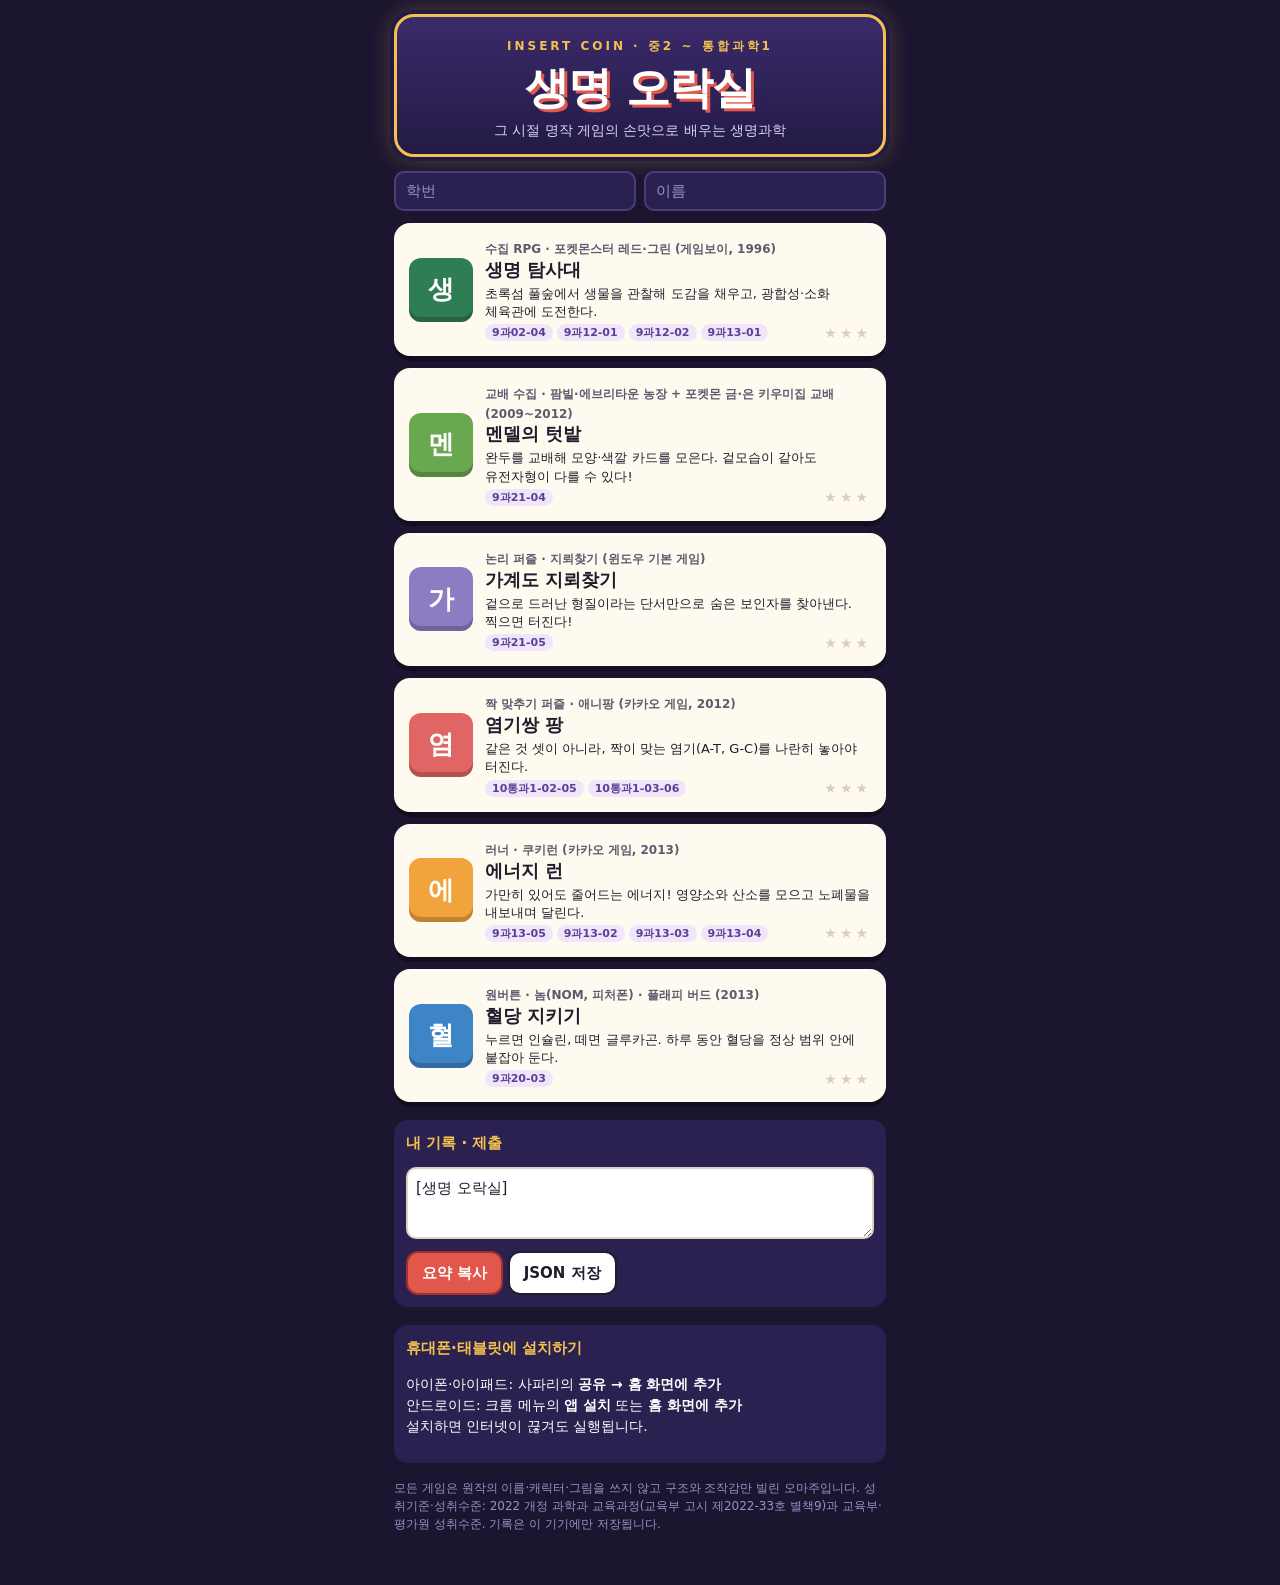
==== index.html @ 48b3c84a "생명 오락실: 오마주 생명과학 미니게임 모음 초판 - 허브: 게임 선택, 학번·이름, 전체 기록 요약·JSON 제출, PWA 설치·오프라인 - 생명 탐사대(포켓몬 레드·그린 구조)" ====
<!doctype html>
<html lang="ko">
<head>
  <meta charset="utf-8">
  <meta name="viewport" content="width=device-width, initial-scale=1, viewport-fit=cover">
  <title>생명 오락실</title>
  <meta name="description" content="2000년대 피처폰·스마트폰·PC 명작을 오마주한 중2~통합과학1 생명과학 미니게임 모음">
  <meta name="theme-color" content="#1b1530">
  <meta name="apple-mobile-web-app-capable" content="yes">
  <meta name="apple-mobile-web-app-title" content="생명 오락실">
  <link rel="manifest" href="manifest.webmanifest">
  <link rel="icon" href="icons/icon-192.png">
  <link rel="apple-touch-icon" href="icons/icon-180.png">
  <link rel="stylesheet" href="shared/arcade.css">
  <style>
    body { display: block; }
    .hub { max-width: 520px; margin: 0 auto; padding: max(14px, env(safe-area-inset-top)) 14px 40px; color: #fff; }
    .marquee { text-align: center; padding: 18px 10px 14px; border-radius: 20px; background: linear-gradient(180deg, #3b2a6b, #231a45); border: 3px solid #f2c14e; box-shadow: 0 0 0 4px #231a45, 0 0 24px rgba(242, 193, 78, .35); }
    .marquee small { letter-spacing: .25em; color: #f2c14e; font-weight: 800; font-size: 12px; }
    .marquee h1 { margin: 4px 0 4px; font-size: clamp(32px, 10vw, 44px); letter-spacing: -.02em; text-shadow: 3px 3px 0 #e2574c; }
    .marquee p { margin: 0; color: #d9d1f2; font-size: 14px; }
    .who { display: flex; gap: 8px; margin: 14px 0 6px; }
    .who input { flex: 1; min-width: 0; font: inherit; font-size: 15px; padding: 9px 10px; border-radius: 10px; border: 2px solid #4a3d7a; background: #2b2150; color: #fff; }
    .who input::placeholder { color: #9b90c4; }
    .cabinets { display: grid; gap: 12px; margin-top: 12px; }
    .cab { display: grid; grid-template-columns: 64px 1fr; gap: 12px; align-items: center; text-decoration: none; color: var(--ink); background: var(--panel); border-radius: 16px; padding: 12px; box-shadow: 0 5px 0 rgba(0, 0, 0, .35); border: 3px solid transparent; }
    .cab:hover, .cab:focus-visible { border-color: #f2c14e; outline: none; }
    .cab .screen { width: 64px; height: 64px; border-radius: 12px; display: grid; place-items: center; color: #fff; font-weight: 900; font-size: 26px; box-shadow: inset 0 -5px 0 rgba(0, 0, 0, .2); }
    .cab h2 { margin: 0; font-size: 18px; }
    .cab .hom { font-size: 12px; color: var(--ink-2); font-weight: 700; }
    .cab .pitch { font-size: 13px; margin: 3px 0; line-height: 1.4; word-break: keep-all; }
    .cab .meta { display: flex; flex-wrap: wrap; gap: 4px; align-items: center; font-size: 11px; }
    .cab .meta .code { background: #efe6fb; color: #5b3f94; border-radius: 999px; padding: 1px 7px; font-weight: 700; }
    .cab .meta .stars { font-size: 14px; margin-left: auto; }
    .panel-dark { margin-top: 18px; background: #2b2150; border-radius: 14px; padding: 12px; font-size: 14px; line-height: 1.5; }
    .panel-dark h3 { margin: 0 0 6px; font-size: 15px; color: #f2c14e; }
    .panel-dark textarea { background: #fff; }
    .panel-dark .btn { margin-top: 6px; }
    .foot { color: #9b90c4; font-size: 12px; margin-top: 16px; line-height: 1.5; }
  </style>
</head>
<body>
  <main class="hub">
    <header class="marquee">
      <small>INSERT COIN · 중2 ~ 통합과학1</small>
      <h1>생명 오락실</h1>
      <p>그 시절 명작 게임의 손맛으로 배우는 생명과학</p>
    </header>

    <div class="who">
      <input id="sid" placeholder="학번" maxlength="12" autocomplete="off" aria-label="학번">
      <input id="sname" placeholder="이름" maxlength="20" autocomplete="off" aria-label="이름">
    </div>

    <nav class="cabinets" id="cabinets" aria-label="게임 목록"></nav>

    <section class="panel-dark">
      <h3>내 기록 · 제출</h3>
      <textarea id="summary" readonly aria-label="기록 요약"></textarea>
      <button class="btn primary" id="copy">요약 복사</button>
      <button class="btn" id="dl">JSON 저장</button>
      <span id="msg"></span>
    </section>

    <section class="panel-dark">
      <h3>휴대폰·태블릿에 설치하기</h3>
      <p>아이폰·아이패드: 사파리의 <b>공유 → 홈 화면에 추가</b><br>안드로이드: 크롬 메뉴의 <b>앱 설치</b> 또는 <b>홈 화면에 추가</b><br>설치하면 인터넷이 끊겨도 실행됩니다.</p>
    </section>

    <p class="foot">모든 게임은 원작의 이름·캐릭터·그림을 쓰지 않고 구조와 조작감만 빌린 오마주입니다. 성취기준·성취수준: 2022 개정 과학과 교육과정(교육부 고시 제2022-33호 별책9)과 교육부·평가원 성취수준. 기록은 이 기기에만 저장됩니다.</p>
  </main>

  <script src="shared/standards.js"></script>
  <script src="shared/arcade.js"></script>
  <script>
    (function () {
      const A = window.Arcade, $ = id => document.getElementById(id);
      const box = $('cabinets');
      box.innerHTML = A.GAMES.map(g => `<a class="cab" href="${g.path}">
        <div class="screen" style="background:${g.color}">${g.title[0]}</div>
        <div><span class="hom">${g.genre} · ${g.homage}</span><h2>${g.title}</h2>
          <p class="pitch">${g.pitch}</p>
          <div class="meta">${g.standards.map(c => `<span class="code">${c}</span>`).join('')}${A.stars(A.best(g.id))}</div></div></a>`).join('');

      const st = A.student();
      $('sid').value = st.id || ''; $('sname').value = st.name || '';
      const sync = () => { A.setStudent({ id: $('sid').value.trim(), name: $('sname').value.trim() }); render(); };
      $('sid').oninput = sync; $('sname').oninput = sync;

      function summary() {
        const d = A.data(), s = d.student || {};
        const lines = [`[생명 오락실] ${s.id || ''} ${s.name || ''}`.trim()];
        A.GAMES.forEach(g => {
          if (g.id === 'quest') { const b = A.best('quest'); if (b) lines.push(`${g.title}: 체육관 평균 ★${b} (세부 기록은 게임 안 메뉴)`); return; }
          const r = d.games[g.id]; if (!r) return;
          const last = r.plays[r.plays.length - 1];
          lines.push(`${g.title} [${g.standards[0]}]: 최고 ★${r.best}, ${r.plays.length}판${last.reflection ? ` / 설명: ${last.reflection}` : ''}`);
        });
        return lines.join('\n');
      }
      function render() { $('summary').value = summary(); }
      render();
      $('copy').onclick = async () => { try { await navigator.clipboard.writeText(summary()); $('msg').textContent = ' 복사했습니다.'; } catch { $('msg').textContent = ' 글상자를 길게 눌러 복사하세요.'; } };
      $('dl').onclick = () => {
        let quest = null; try { quest = JSON.parse(localStorage.getItem('bioQuest.v1')); } catch {}
        const blob = new Blob([JSON.stringify({ app: 'bio-arcade', exportedAt: new Date().toISOString(), ...A.data(), quest }, null, 2)], { type: 'application/json' });
        const a = document.createElement('a'); a.href = URL.createObjectURL(blob); a.download = `생명오락실_${A.student().id || 'noid'}.json`; a.click();
        setTimeout(() => URL.revokeObjectURL(a.href), 1000);
      };
      if ('serviceWorker' in navigator && location.protocol === 'https:') navigator.serviceWorker.register('sw.js').catch(() => {});
    })();
  </script>
</body>
</html>
---- shared/arcade.css ----
/* 생명 오락실 미니게임 공통 스타일 (세로 휴대폰 화면 기준) */
:root {
  --bg: #1b1530; --panel: #fffaf0; --ink: #1f1d2b; --ink-2: #5d5a6d; --line: #ddd3bd;
  --accent: #e2574c; --accent-ink: #fff; --ok: #1f8a4c; --bad: #c0392b; --gold: #e0a412;
  color-scheme: light;
}
* { box-sizing: border-box; -webkit-tap-highlight-color: transparent; }
html, body { margin: 0; height: 100%; }
body {
  background: var(--bg); color: var(--ink);
  font-family: "Pretendard", "Apple SD Gothic Neo", "Malgun Gothic", "Noto Sans KR", system-ui, sans-serif;
  display: flex; flex-direction: column; align-items: center;
  overscroll-behavior: none; touch-action: manipulation; -webkit-user-select: none; user-select: none;
}
button, a.btn { font: inherit; cursor: pointer; }
.bar {
  width: 100%; max-width: 480px; display: flex; align-items: center; gap: 10px;
  padding: max(8px, env(safe-area-inset-top)) 12px 8px; color: #fff;
}
.bar a { color: #fff; text-decoration: none; font-weight: 800; font-size: 15px; background: rgba(255, 255, 255, .12); padding: 5px 10px; border-radius: 8px; }
.bar b { flex: 1; font-size: 16px; }
.bar .hud { display: flex; gap: 8px; font-size: 13px; }
.bar .hud span { background: rgba(255, 255, 255, .14); padding: 3px 8px; border-radius: 999px; }
#stage { position: relative; width: 100%; max-width: 480px; flex: 1; display: flex; flex-direction: column; padding: 0 10px max(10px, env(safe-area-inset-bottom)); }
canvas.game { width: 100%; display: block; border-radius: 14px; background: #fff; touch-action: none; }

.overlay { position: fixed; inset: 0; background: rgba(12, 8, 24, .72); display: grid; place-items: center; padding: 14px; z-index: 20; overflow: auto; }
.overlay[hidden] { display: none; }
.card { background: var(--panel); border-radius: 18px; padding: 18px 16px; width: 100%; max-width: 440px; max-height: 92vh; overflow: auto; box-shadow: 0 6px 0 rgba(0, 0, 0, .35); word-break: keep-all; line-height: 1.5; }
.card h2 { margin: 2px 0 6px; font-size: 24px; }
.card p { margin: 6px 0; font-size: 15px; }
.homage { font-size: 12px !important; color: var(--ink-2); font-weight: 700; }
.rules { padding-left: 18px; margin: 8px 0; font-size: 14px; }
.rules li { margin-bottom: 4px; }
.best { font-size: 13px !important; color: var(--ink-2); }
.btn { display: inline-block; border: 2px solid var(--ink); background: #fff; color: var(--ink); border-radius: 12px; padding: 9px 14px; font-weight: 800; font-size: 15px; text-align: center; text-decoration: none; }
.btn.primary { background: var(--accent); color: var(--accent-ink); border-color: #9e3129; }
.btn.big { width: 100%; font-size: 18px; padding: 12px; margin-top: 6px; }
.btn:disabled { opacity: .55; cursor: default; }
.btn.right { border-color: var(--ok); background: #e5f5ea; }
.btn.wrong { border-color: var(--bad); background: #fbe6e3; }
.btn:focus-visible { outline: 3px solid var(--gold); outline-offset: 2px; }
.row { display: flex; gap: 8px; margin-top: 12px; }
.row .btn { flex: 1; }
.stars { color: var(--gold); letter-spacing: 3px; }
.stars .off { color: #d9d0bb; }
.big-stars { font-size: 34px; text-align: center; margin: 4px 0 !important; }
.quiz { background: #f3ecdc; border-radius: 12px; padding: 10px; margin-top: 10px; }
.quiz-opts { display: grid; gap: 6px; }
.quiz-fb { font-size: 14px !important; }
.refl { display: block; margin-top: 10px; font-size: 14px; }
textarea { width: 100%; min-height: 72px; margin-top: 6px; font: inherit; font-size: 15px; border: 2px solid var(--line); border-radius: 10px; padding: 8px; background: #fff; color: var(--ink); -webkit-user-select: text; user-select: text; }

details.std { margin: 10px 0; background: #f3ecdc; border-radius: 12px; padding: 8px 10px; font-size: 13px; }
details.std summary { cursor: pointer; font-weight: 700; }
.std .code { color: #6b4fa0; }
.std .lv { background: #fff; border-radius: 999px; padding: 1px 7px; font-size: 12px; }
.std-item { margin-top: 8px; }
.levels { margin: 4px 0 0; padding-left: 18px; }
.levels li { margin-bottom: 3px; list-style: none; }
.levels b { display: inline-block; width: 16px; color: #6b4fa0; }
.note { font-size: 12px !important; color: var(--ink-2); }

.toast { position: absolute; left: 50%; top: 12px; transform: translateX(-50%); background: rgba(20, 16, 36, .88); color: #fff; padding: 6px 12px; border-radius: 999px; font-size: 14px; font-weight: 700; pointer-events: none; opacity: 0; transition: opacity .2s; white-space: nowrap; max-width: 92%; overflow: hidden; text-overflow: ellipsis; z-index: 5; }
.toast.on { opacity: 1; }
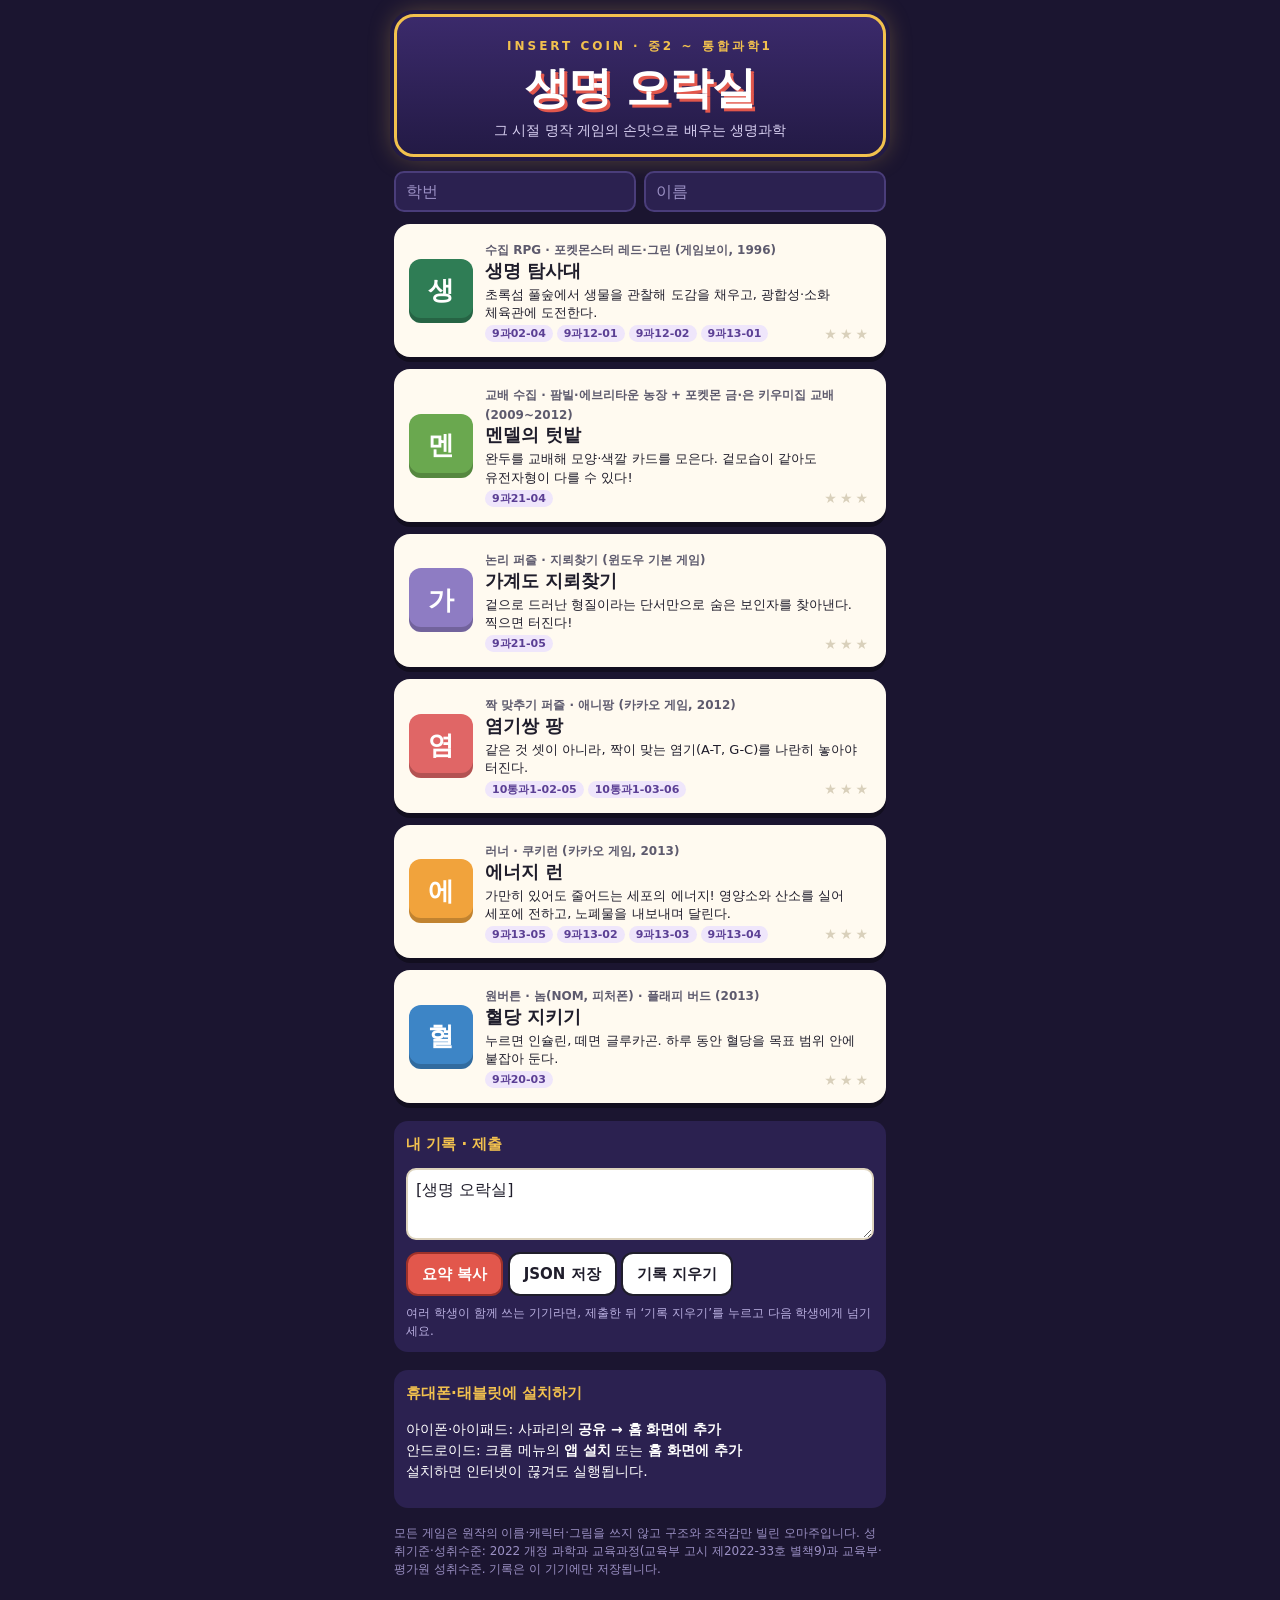
==== commit 286e2297: "허브·공통: 공용 기기 기록 분리, 요약·토스트·오프라인 캐시 수정과 문서 정리 - 공용 기기에서 학생이 바뀌면 앞 학생 기록이 새 이름으로 제출되던 문제: 기록 지우기 버튼과, " ====
--- a/index.html
+++ b/index.html
@@ -4,7 +4,7 @@
   <meta charset="utf-8">
   <meta name="viewport" content="width=device-width, initial-scale=1, viewport-fit=cover">
   <title>생명 오락실</title>
-  <meta name="description" content="2000년대 피처폰·스마트폰·PC 명작을 오마주한 중2~통합과학1 생명과학 미니게임 모음">
+  <meta name="description" content="1990~2010년대 게임기·PC·휴대폰 명작을 오마주한 중2~통합과학1 생명과학 미니게임 모음">
   <meta name="theme-color" content="#1b1530">
   <meta name="apple-mobile-web-app-capable" content="yes">
   <meta name="apple-mobile-web-app-title" content="생명 오락실">
@@ -20,7 +20,7 @@
     .marquee h1 { margin: 4px 0 4px; font-size: clamp(32px, 10vw, 44px); letter-spacing: -.02em; text-shadow: 3px 3px 0 #e2574c; }
     .marquee p { margin: 0; color: #d9d1f2; font-size: 14px; }
     .who { display: flex; gap: 8px; margin: 14px 0 6px; }
-    .who input { flex: 1; min-width: 0; font: inherit; font-size: 15px; padding: 9px 10px; border-radius: 10px; border: 2px solid #4a3d7a; background: #2b2150; color: #fff; }
+    .who input { flex: 1; min-width: 0; font: inherit; font-size: 16px; padding: 9px 10px; border-radius: 10px; border: 2px solid #4a3d7a; background: #2b2150; color: #fff; }
     .who input::placeholder { color: #9b90c4; }
     .cabinets { display: grid; gap: 12px; margin-top: 12px; }
     .cab { display: grid; grid-template-columns: 64px 1fr; gap: 12px; align-items: center; text-decoration: none; color: var(--ink); background: var(--panel); border-radius: 16px; padding: 12px; box-shadow: 0 5px 0 rgba(0, 0, 0, .35); border: 3px solid transparent; }
@@ -36,6 +36,7 @@
     .panel-dark h3 { margin: 0 0 6px; font-size: 15px; color: #f2c14e; }
     .panel-dark textarea { background: #fff; }
     .panel-dark .btn { margin-top: 6px; }
+    .panel-dark .hint { margin: 8px 0 0; color: #b9afe0; font-size: 12px; }
     .foot { color: #9b90c4; font-size: 12px; margin-top: 16px; line-height: 1.5; }
   </style>
 </head>
@@ -59,7 +60,9 @@
       <textarea id="summary" readonly aria-label="기록 요약"></textarea>
       <button class="btn primary" id="copy">요약 복사</button>
       <button class="btn" id="dl">JSON 저장</button>
+      <button class="btn" id="clear">기록 지우기</button>
       <span id="msg"></span>
+      <p class="hint">여러 학생이 함께 쓰는 기기라면, 제출한 뒤 ‘기록 지우기’를 누르고 다음 학생에게 넘기세요.</p>
     </section>
 
     <section class="panel-dark">
@@ -76,25 +79,57 @@
     (function () {
       const A = window.Arcade, $ = id => document.getElementById(id);
       const box = $('cabinets');
-      box.innerHTML = A.GAMES.map(g => `<a class="cab" href="${g.path}">
+      const drawCabinets = () => { box.innerHTML = A.GAMES.map(g => `<a class="cab" href="${g.path}">
         <div class="screen" style="background:${g.color}">${g.title[0]}</div>
         <div><span class="hom">${g.genre} · ${g.homage}</span><h2>${g.title}</h2>
           <p class="pitch">${g.pitch}</p>
-          <div class="meta">${g.standards.map(c => `<span class="code">${c}</span>`).join('')}${A.stars(A.best(g.id))}</div></div></a>`).join('');
+          <div class="meta">${g.standards.map(c => `<span class="code">${c}</span>`).join('')}${A.stars(A.best(g.id))}</div></div></a>`).join(''); };
+      drawCabinets();
 
-      const st = A.student();
-      $('sid').value = st.id || ''; $('sname').value = st.name || '';
-      const sync = () => { A.setStudent({ id: $('sid').value.trim(), name: $('sname').value.trim() }); render(); };
-      $('sid').oninput = sync; $('sname').oninput = sync;
+      // 공용 기기: 앞 학생의 기록이 새 학번·이름으로 제출되지 않도록, 기록이 남은 채로
+      // 학번·이름을 바꾸기 시작하면 한 번 묻는다. 기록은 이 기기의 저장소에서만 지우고 밖으로 보내지 않는다.
+      let owner = A.student(), asked = false;
+      $('sid').value = owner.id || ''; $('sname').value = owner.name || '';
+      const ask = () => {
+        const next = { id: $('sid').value.trim(), name: $('sname').value.trim() };
+        if (asked || (next.id === (owner.id || '') && next.name === (owner.name || '')) || !A.hasRecords()) return;
+        asked = true;
+        const who = `${owner.id || ''} ${owner.name || ''}`.trim();
+        const ok = confirm(`이 기기에 ${who ? `‘${who}’의 게임 기록이` : '학번·이름 없이 한 게임 기록이'} 남아 있어요.\n\n`
+          + '다른 학생의 기록이면 [확인]을 눌러 지우고 새로 시작하세요.\n'
+          + '내 기록이면 [취소]를 누르세요. 기록은 그대로 두고 학번·이름만 바꿔요.');
+        if (!ok) return;
+        A.clearRecords(); owner = {};
+        A.setStudent({ id: $('sid').value.trim(), name: $('sname').value.trim() });
+        drawCabinets(); $('msg').textContent = ' 앞 학생의 기록을 지웠습니다.';
+      };
+      const sync = e => {
+        A.setStudent({ id: $('sid').value.trim(), name: $('sname').value.trim() });
+        if (!(e && e.isComposing)) ask(); // 한글을 조합하는 중에는 묻지 않고 조합이 끝난 뒤 묻는다
+        render();
+      };
+      ['sid', 'sname'].forEach(k => { $(k).oninput = sync; $(k).addEventListener('compositionend', () => { ask(); render(); }); });
+      $('clear').onclick = () => {
+        if (!confirm('이 기기에 저장된 학번·이름과 모든 게임 기록(생명 탐사대 저장 포함)을 지울까요?\n'
+          + '지운 기록은 되살릴 수 없어요. 아직 제출하지 않았다면 먼저 ‘요약 복사’나 ‘JSON 저장’을 하세요.')) return;
+        A.clearRecords(); owner = {}; asked = false;
+        $('sid').value = ''; $('sname').value = '';
+        drawCabinets(); render(); $('msg').textContent = ' 기록을 지웠습니다.';
+      };
 
       function summary() {
         const d = A.data(), s = d.student || {};
         const lines = [`[생명 오락실] ${s.id || ''} ${s.name || ''}`.trim()];
         A.GAMES.forEach(g => {
-          if (g.id === 'quest') { const b = A.best('quest'); if (b) lines.push(`${g.title}: 체육관 평균 ★${b} (세부 기록은 게임 안 메뉴)`); return; }
+          if (g.id === 'quest') { // 체육관마다 배지 별을 적는다(평균만 적으면 몇 곳을 통과했는지 알 수 없다)
+            const q = A.questBadges(); if (!q) return;
+            lines.push(`${g.title}: 배지 ${q.got}/${q.total} — ${q.list.map(x => `${x.name} ${x.stars ? `★${x.stars}` : '배지 없음'}`).join(', ')} (세부 기록은 게임 안 메뉴)`);
+            return;
+          }
           const r = d.games[g.id]; if (!r) return;
-          const last = r.plays[r.plays.length - 1];
-          lines.push(`${g.title} [${g.standards[0]}]: 최고 ★${r.best}, ${r.plays.length}판${last.reflection ? ` / 설명: ${last.reflection}` : ''}`);
+          // 서술 답은 마지막 판만이 아니라 쓴 판 모두를 판 번호와 함께 싣는다
+          const refl = r.plays.map((p, i) => p.reflection ? ` / 설명(${i + 1}판): ${p.reflection}` : '').join('');
+          lines.push(`${g.title} [${g.standards[0]}]: 최고 ★${r.best}, ${r.plays.length}판${refl}`);
         });
         return lines.join('\n');
       }
--- a/shared/arcade.css
+++ b/shared/arcade.css
@@ -27,6 +27,7 @@
 .overlay { position: fixed; inset: 0; background: rgba(12, 8, 24, .72); display: grid; place-items: center; padding: 14px; z-index: 20; overflow: auto; }
 .overlay[hidden] { display: none; }
 .card { background: var(--panel); border-radius: 18px; padding: 18px 16px; width: 100%; max-width: 440px; max-height: 92vh; overflow: auto; box-shadow: 0 6px 0 rgba(0, 0, 0, .35); word-break: keep-all; line-height: 1.5; }
+.card:focus { outline: none; } /* 결과 카드는 포커스만 받아 둔다(arcade.js finish) */
 .card h2 { margin: 2px 0 6px; font-size: 24px; }
 .card p { margin: 6px 0; font-size: 15px; }
 .homage { font-size: 12px !important; color: var(--ink-2); font-weight: 700; }
@@ -49,7 +50,8 @@
 .quiz-opts { display: grid; gap: 6px; }
 .quiz-fb { font-size: 14px !important; }
 .refl { display: block; margin-top: 10px; font-size: 14px; }
-textarea { width: 100%; min-height: 72px; margin-top: 6px; font: inherit; font-size: 15px; border: 2px solid var(--line); border-radius: 10px; padding: 8px; background: #fff; color: var(--ink); -webkit-user-select: text; user-select: text; }
+/* 글자 크기가 16px 미만이면 iOS 사파리가 입력할 때 화면을 확대한다 */
+textarea { width: 100%; min-height: 72px; margin-top: 6px; font: inherit; font-size: 16px; border: 2px solid var(--line); border-radius: 10px; padding: 8px; background: #fff; color: var(--ink); -webkit-user-select: text; user-select: text; }
 
 details.std { margin: 10px 0; background: #f3ecdc; border-radius: 12px; padding: 8px 10px; font-size: 13px; }
 details.std summary { cursor: pointer; font-weight: 700; }
@@ -61,5 +63,8 @@
 .levels b { display: inline-block; width: 16px; color: #6b4fa0; }
 .note { font-size: 12px !important; color: var(--ink-2); }
 
-.toast { position: absolute; left: 50%; top: 12px; transform: translateX(-50%); background: rgba(20, 16, 36, .88); color: #fff; padding: 6px 12px; border-radius: 999px; font-size: 14px; font-weight: 700; pointer-events: none; opacity: 0; transition: opacity .2s; white-space: nowrap; max-width: 92%; overflow: hidden; text-overflow: ellipsis; z-index: 5; }
+/* 긴 피드백 문장도 잘리지 않게 여러 줄로 감싼다(너비는 글 길이에 맞추되 무대 폭의 92%까지) */
+.toast { position: absolute; left: 50%; top: 12px; transform: translateX(-50%); background: rgba(20, 16, 36, .88); color: #fff; padding: 6px 12px; border-radius: 14px; font-size: 14px; font-weight: 700; line-height: 1.4; text-align: center; pointer-events: none; opacity: 0; transition: opacity .2s; width: max-content; max-width: 92%; white-space: normal; word-break: keep-all; overflow-wrap: anywhere; z-index: 5; }
 .toast.on { opacity: 1; }
+/* hidden 속성이 .btn·.row .btn의 display 규칙에 덮이지 않게 한다 */
+.btn[hidden], .row .btn[hidden] { display: none; }
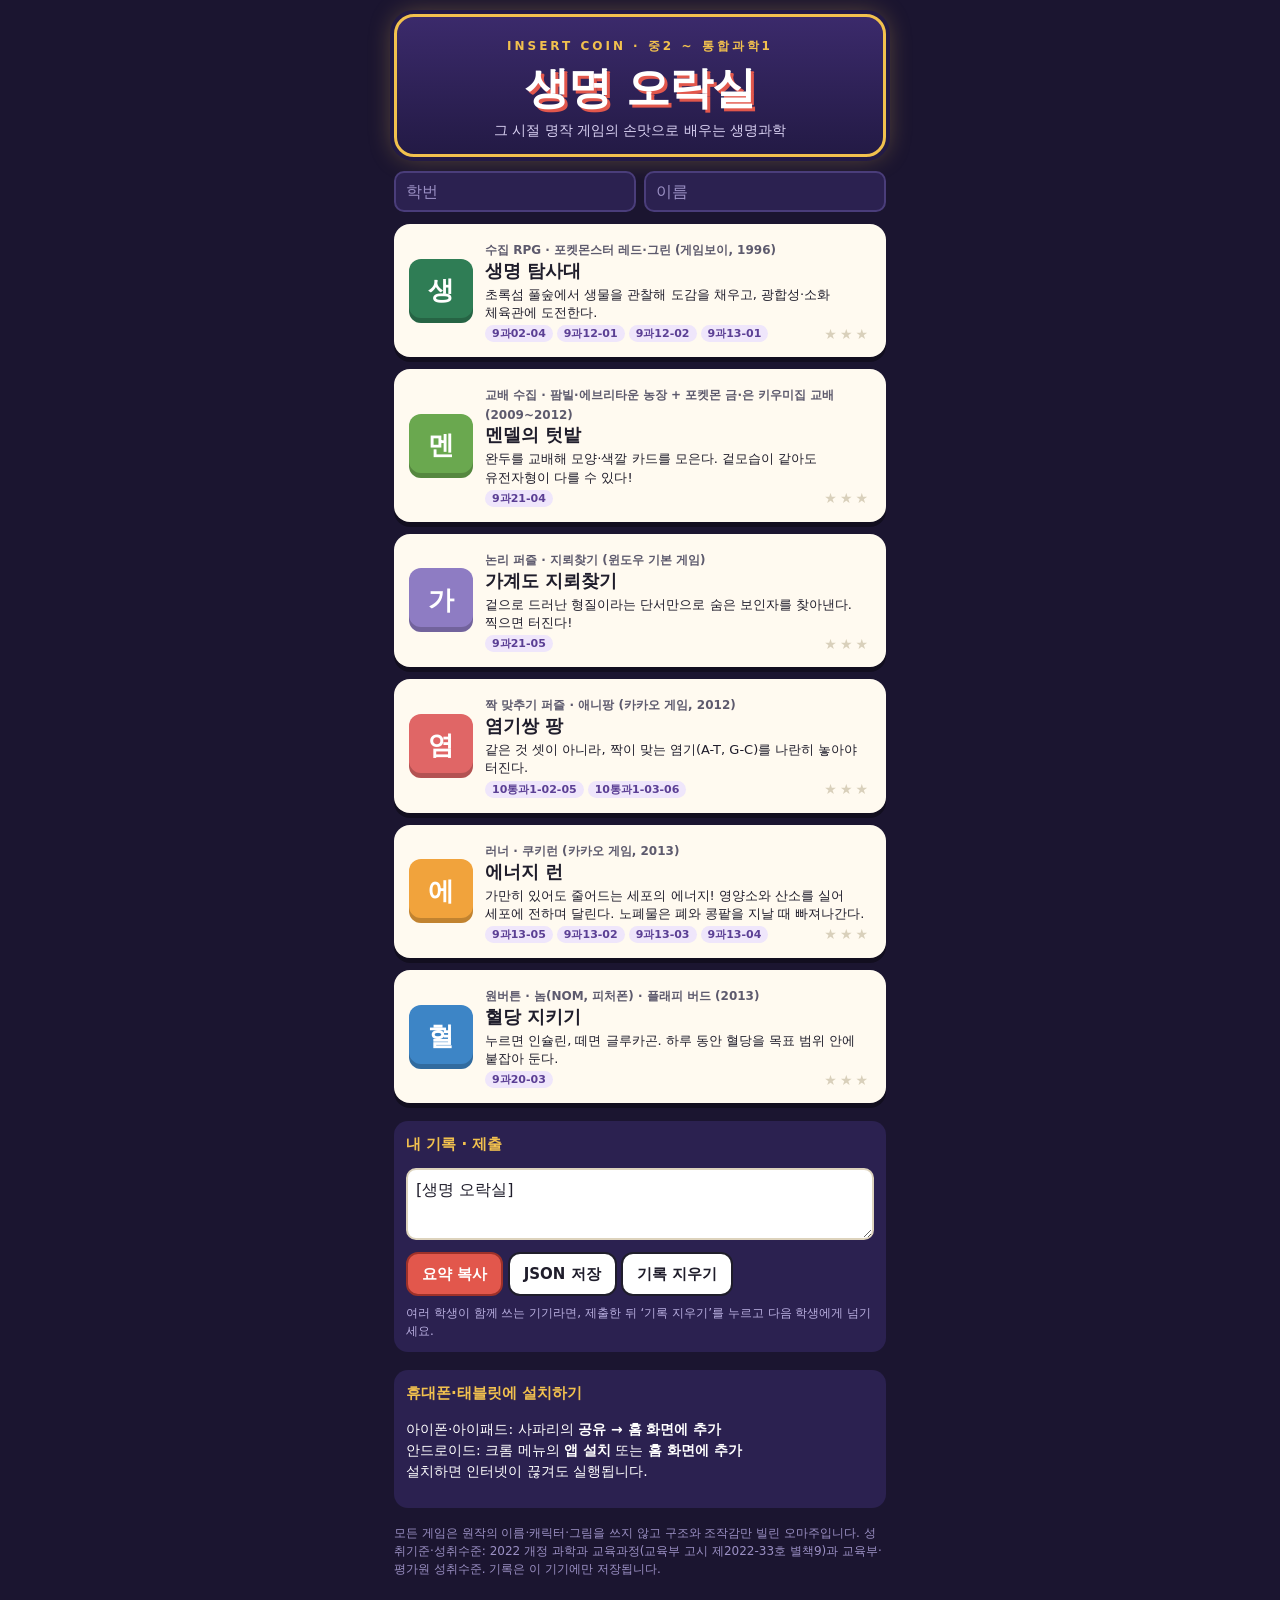
==== commit 90fefd51: "허브: 기록 삭제 확인 조건 정리, 요약에 성취기준 모두 표시, 통합 테스트 보강 - 앞 학생 기록 삭제 확인: 이미 적힌 학번·이름이 다른 값으로 바뀔 때 묻고, 빈칸을 채울 때" ====
--- a/index.html
+++ b/index.html
@@ -86,33 +86,57 @@
           <div class="meta">${g.standards.map(c => `<span class="code">${c}</span>`).join('')}${A.stars(A.best(g.id))}</div></div></a>`).join(''); };
       drawCabinets();
 
-      // 공용 기기: 앞 학생의 기록이 새 학번·이름으로 제출되지 않도록, 기록이 남은 채로
-      // 학번·이름을 바꾸기 시작하면 한 번 묻는다. 기록은 이 기기의 저장소에서만 지우고 밖으로 보내지 않는다.
+      // 공용 기기: 앞 학생의 기록이 새 학번·이름으로 제출되지 않도록, 기록이 남은 채로 이미 적혀 있던
+      // 학번이나 이름을 다른 값으로 바꾸기 시작하면 묻는다. 비어 있던 칸을 채우는 것은 묻지 않는다.
+      // owner(기록 주인)는 학생이 칸을 벗어날 때(blur) 지금 값으로 맞춘다. 그래서 한 칸을 고치는 동안에는 한 번만 묻고,
+      // [취소]로 답한 뒤에도 칸을 벗어났다가 학번·이름을 또 다른 값으로 바꾸면 다시 묻는다.
+      // 확인 창이 뜨면 브라우저에 따라 입력칸이 포커스를 잃는다. 이 blur까지 '칸을 벗어남'으로 보면 고치던 중의 값이
+      // owner가 되어 글자마다 다시 묻게 되므로 두 경우의 blur는 건너뛴다. 페이지 자체가 포커스를 잃은 경우, 그리고
+      // 답한 뒤 값이 그대로이고 다른 칸으로 옮기지 않았으며 마지막 입력 뒤 칸 밖을 누르지도 않은 경우.
+      // change가 아니라 blur를 보는 까닭: 확인 창 때문에 change가 먼저 나 버리면, 값을 더 바꾸지 않고 칸을 벗어날 때
+      // change가 다시 나지 않는다. 기록은 이 기기의 저장소에서만 지우고 밖으로 보내지 않는다.
+      const typed = () => ({ id: $('sid').value.trim(), name: $('sname').value.trim() });
+      const raw = () => `${$('sid').value}\n${$('sname').value}`;
       let owner = A.student(), asked = false;
       $('sid').value = owner.id || ''; $('sname').value = owner.name || '';
+      let answered = null, last = raw(), pressedOut = false; // 답한 시점의 값, 마지막 입력값, 그 뒤 칸 밖을 눌렀는지
       const ask = () => {
-        const next = { id: $('sid').value.trim(), name: $('sname').value.trim() };
-        if (asked || (next.id === (owner.id || '') && next.name === (owner.name || '')) || !A.hasRecords()) return;
+        const next = typed();
+        // 앞 기록에 학번·이름이 하나도 없으면 주인을 알 수 없으므로, 칸을 채우기 시작할 때도 묻는다
+        const anon = !owner.id && !owner.name;
+        const changed = anon ? !!(next.id || next.name) : ['id', 'name'].some(k => owner[k] && next[k] !== owner[k]);
+        if (asked || !changed || !A.hasRecords()) return;
         asked = true;
         const who = `${owner.id || ''} ${owner.name || ''}`.trim();
-        const ok = confirm(`이 기기에 ${who ? `‘${who}’의 게임 기록이` : '학번·이름 없이 한 게임 기록이'} 남아 있어요.\n\n`
+        const ok = confirm((anon ? '이 기기에 학번·이름 없이 한 게임 기록이 남아 있어요.\n\n' : `이 기기에 ‘${who}’의 게임 기록이 남아 있어요.\n\n`)
           + '다른 학생의 기록이면 [확인]을 눌러 지우고 새로 시작하세요.\n'
           + '내 기록이면 [취소]를 누르세요. 기록은 그대로 두고 학번·이름만 바꿔요.');
+        answered = raw();
         if (!ok) return;
         A.clearRecords(); owner = {};
-        A.setStudent({ id: $('sid').value.trim(), name: $('sname').value.trim() });
+        A.setStudent(typed());
         drawCabinets(); $('msg').textContent = ' 앞 학생의 기록을 지웠습니다.';
       };
       const sync = e => {
-        A.setStudent({ id: $('sid').value.trim(), name: $('sname').value.trim() });
+        if (raw() !== last) { last = raw(); pressedOut = false; } // 조합을 끝내며 값 변화 없이 나는 input은 새 입력으로 보지 않는다
+        A.setStudent(typed());
         if (!(e && e.isComposing)) ask(); // 한글을 조합하는 중에는 묻지 않고 조합이 끝난 뒤 묻는다
         render();
       };
-      ['sid', 'sname'].forEach(k => { $(k).oninput = sync; $(k).addEventListener('compositionend', () => { ask(); render(); }); });
+      const settle = () => { owner = typed(); asked = false; answered = null; pressedOut = false; };
+      ['sid', 'sname'].forEach(k => {
+        $(k).oninput = sync;
+        $(k).addEventListener('compositionend', () => { ask(); render(); });
+        $(k).addEventListener('blur', e => {
+          const byDialog = !document.hasFocus() || (answered === raw() && !e.relatedTarget && !pressedOut);
+          if (!byDialog) settle();
+        });
+      });
+      document.addEventListener('pointerdown', e => { if (e.target !== document.activeElement) pressedOut = true; }, true);
       $('clear').onclick = () => {
         if (!confirm('이 기기에 저장된 학번·이름과 모든 게임 기록(생명 탐사대 저장 포함)을 지울까요?\n'
           + '지운 기록은 되살릴 수 없어요. 아직 제출하지 않았다면 먼저 ‘요약 복사’나 ‘JSON 저장’을 하세요.')) return;
-        A.clearRecords(); owner = {}; asked = false;
+        A.clearRecords(); owner = {}; asked = false; answered = null; pressedOut = false;
         $('sid').value = ''; $('sname').value = '';
         drawCabinets(); render(); $('msg').textContent = ' 기록을 지웠습니다.';
       };
@@ -129,7 +153,7 @@
           const r = d.games[g.id]; if (!r) return;
           // 서술 답은 마지막 판만이 아니라 쓴 판 모두를 판 번호와 함께 싣는다
           const refl = r.plays.map((p, i) => p.reflection ? ` / 설명(${i + 1}판): ${p.reflection}` : '').join('');
-          lines.push(`${g.title} [${g.standards[0]}]: 최고 ★${r.best}, ${r.plays.length}판${refl}`);
+          lines.push(`${g.title} [${g.standards.join('·')}]: 최고 ★${r.best}, ${r.plays.length}판${refl}`);
         });
         return lines.join('\n');
       }
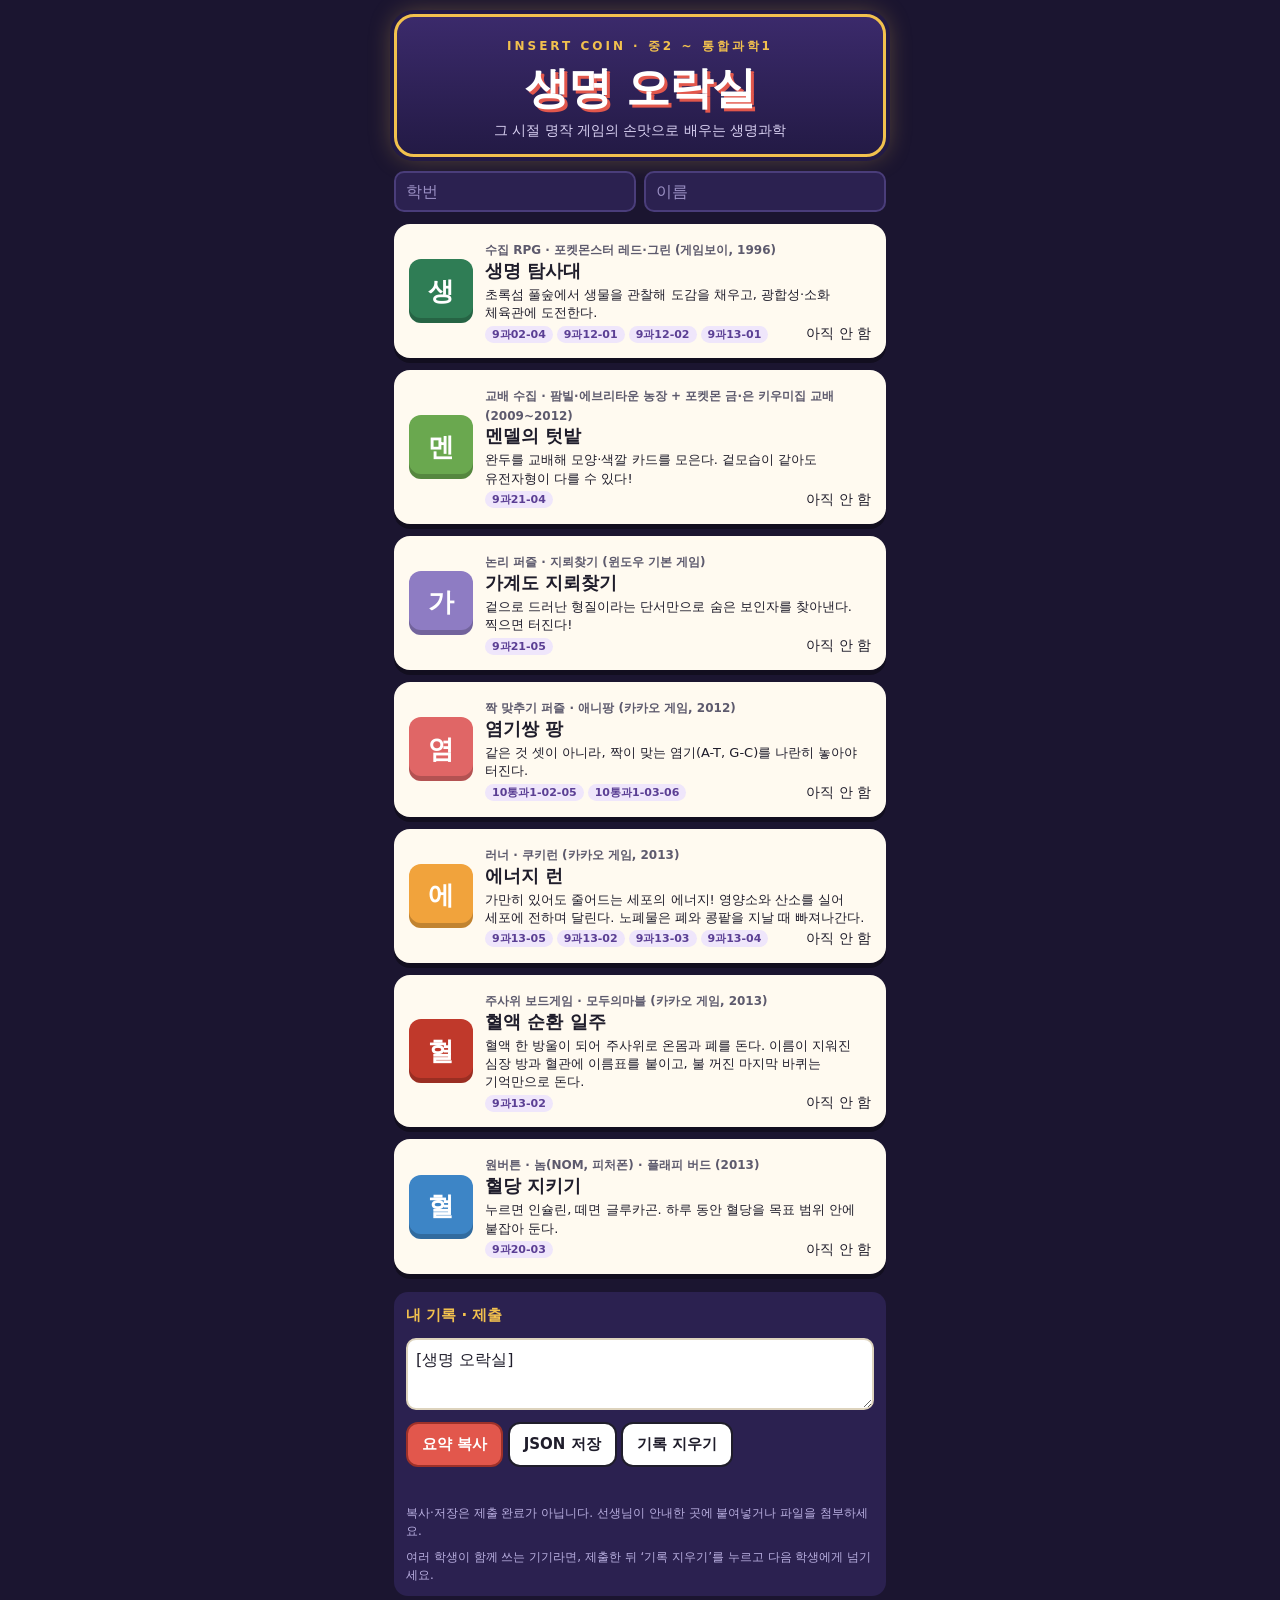
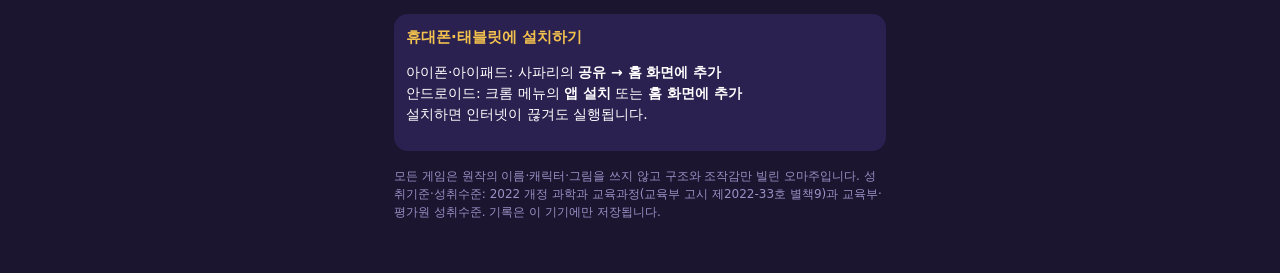
==== commit 8c387689: "허브·공통: 시작 카드에서 오락실 복귀, 헤더 링크 44px, 제출 안내·복사 결과 표시, 결과 카드 버튼 고정(D-052) 작업: GPT-6.1-Sol / 검토: Claude O" ====
--- a/index.html
+++ b/index.html
@@ -31,12 +31,13 @@
     .cab .pitch { font-size: 13px; margin: 3px 0; line-height: 1.4; word-break: keep-all; }
     .cab .meta { display: flex; flex-wrap: wrap; gap: 4px; align-items: center; font-size: 11px; }
     .cab .meta .code { background: #efe6fb; color: #5b3f94; border-radius: 999px; padding: 1px 7px; font-weight: 700; }
-    .cab .meta .stars { font-size: 14px; margin-left: auto; }
+    .cab .meta .record-status { font-size: 14px; margin-left: auto; }
     .panel-dark { margin-top: 18px; background: #2b2150; border-radius: 14px; padding: 12px; font-size: 14px; line-height: 1.5; }
     .panel-dark h3 { margin: 0 0 6px; font-size: 15px; color: #f2c14e; }
     .panel-dark textarea { background: #fff; }
     .panel-dark .btn { margin-top: 6px; }
     .panel-dark .hint { margin: 8px 0 0; color: #b9afe0; font-size: 12px; }
+    #msg { margin: 8px 0 0; min-height: 1.5em; word-break: keep-all; overflow-wrap: anywhere; }
     .foot { color: #9b90c4; font-size: 12px; margin-top: 16px; line-height: 1.5; }
   </style>
 </head>
@@ -61,7 +62,8 @@
       <button class="btn primary" id="copy">요약 복사</button>
       <button class="btn" id="dl">JSON 저장</button>
       <button class="btn" id="clear">기록 지우기</button>
-      <span id="msg"></span>
+      <p id="msg" role="status" aria-live="polite" aria-atomic="true"></p>
+      <p class="hint" id="submit-hint">복사·저장은 제출 완료가 아닙니다. 선생님이 안내한 곳에 붙여넣거나 파일을 첨부하세요.</p>
       <p class="hint">여러 학생이 함께 쓰는 기기라면, 제출한 뒤 ‘기록 지우기’를 누르고 다음 학생에게 넘기세요.</p>
     </section>
 
@@ -79,11 +81,18 @@
     (function () {
       const A = window.Arcade, $ = id => document.getElementById(id);
       const box = $('cabinets');
+      const recordStatus = g => {
+        if (g.id === 'quest') {
+          const q = A.questBadges();
+          return q ? `배지 ${q.got}/${q.total}` : '아직 안 함';
+        }
+        return A.data().games[g.id]?.plays?.length ? `최고 ${A.stars(A.best(g.id))}` : '아직 안 함';
+      };
       const drawCabinets = () => { box.innerHTML = A.GAMES.map(g => `<a class="cab" href="${g.path}">
         <div class="screen" style="background:${g.color}">${g.title[0]}</div>
         <div><span class="hom">${g.genre} · ${g.homage}</span><h2>${g.title}</h2>
           <p class="pitch">${g.pitch}</p>
-          <div class="meta">${g.standards.map(c => `<span class="code">${c}</span>`).join('')}${A.stars(A.best(g.id))}</div></div></a>`).join(''); };
+          <div class="meta">${g.standards.map(c => `<span class="code">${c}</span>`).join('')}<span class="record-status">${recordStatus(g)}</span></div></div></a>`).join(''); };
       drawCabinets();
 
       // 공용 기기: 앞 학생의 기록이 새 학번·이름으로 제출되지 않도록, 기록이 남은 채로 이미 적혀 있던
@@ -145,22 +154,24 @@
         const d = A.data(), s = d.student || {};
         const lines = [`[생명 오락실] ${s.id || ''} ${s.name || ''}`.trim()];
         A.GAMES.forEach(g => {
+          const head = `${g.title} [${g.standards.join('·')}]`; // 게임 이름과 그 게임의 성취기준 코드 모두
           if (g.id === 'quest') { // 체육관마다 배지 별을 적는다(평균만 적으면 몇 곳을 통과했는지 알 수 없다)
             const q = A.questBadges(); if (!q) return;
-            lines.push(`${g.title}: 배지 ${q.got}/${q.total} — ${q.list.map(x => `${x.name} ${x.stars ? `★${x.stars}` : '배지 없음'}`).join(', ')} (세부 기록은 게임 안 메뉴)`);
+            lines.push(`${head}: 배지 ${q.got}/${q.total} — ${q.list.map(x => `${x.name} ${x.stars ? `★${x.stars}` : '배지 없음'}`).join(', ')} (세부 기록은 게임 안 메뉴)`);
             return;
           }
           const r = d.games[g.id]; if (!r) return;
           // 서술 답은 마지막 판만이 아니라 쓴 판 모두를 판 번호와 함께 싣는다
           const refl = r.plays.map((p, i) => p.reflection ? ` / 설명(${i + 1}판): ${p.reflection}` : '').join('');
-          lines.push(`${g.title} [${g.standards.join('·')}]: 최고 ★${r.best}, ${r.plays.length}판${refl}`);
+          lines.push(`${head}: 최고 ★${r.best}, ${r.plays.length}판${refl}`);
         });
         return lines.join('\n');
       }
       function render() { $('summary').value = summary(); }
       render();
-      $('copy').onclick = async () => { try { await navigator.clipboard.writeText(summary()); $('msg').textContent = ' 복사했습니다.'; } catch { $('msg').textContent = ' 글상자를 길게 눌러 복사하세요.'; } };
+      $('copy').onclick = async () => { try { await navigator.clipboard.writeText(summary()); $('msg').textContent = '복사했습니다.'; } catch { $('msg').textContent = '복사하지 못했습니다. 글상자를 길게 눌러 복사하세요.'; } };
       $('dl').onclick = () => {
+        $('msg').textContent = '';
         let quest = null; try { quest = JSON.parse(localStorage.getItem('bioQuest.v1')); } catch {}
         const blob = new Blob([JSON.stringify({ app: 'bio-arcade', exportedAt: new Date().toISOString(), ...A.data(), quest }, null, 2)], { type: 'application/json' });
         const a = document.createElement('a'); a.href = URL.createObjectURL(blob); a.download = `생명오락실_${A.student().id || 'noid'}.json`; a.click();
--- a/shared/arcade.css
+++ b/shared/arcade.css
@@ -17,7 +17,7 @@
   width: 100%; max-width: 480px; display: flex; align-items: center; gap: 10px;
   padding: max(8px, env(safe-area-inset-top)) 12px 8px; color: #fff;
 }
-.bar a { color: #fff; text-decoration: none; font-weight: 800; font-size: 15px; background: rgba(255, 255, 255, .12); padding: 5px 10px; border-radius: 8px; }
+.bar a { display: inline-flex; align-items: center; min-height: 44px; flex-shrink: 0; color: #fff; text-decoration: none; font-weight: 800; font-size: 15px; background: rgba(255, 255, 255, .12); padding: 5px 10px; border-radius: 8px; }
 .bar b { flex: 1; font-size: 16px; }
 .bar .hud { display: flex; gap: 8px; font-size: 13px; }
 .bar .hud span { background: rgba(255, 255, 255, .14); padding: 3px 8px; border-radius: 999px; }
@@ -26,7 +26,7 @@
 
 .overlay { position: fixed; inset: 0; background: rgba(12, 8, 24, .72); display: grid; place-items: center; padding: 14px; z-index: 20; overflow: auto; }
 .overlay[hidden] { display: none; }
-.card { background: var(--panel); border-radius: 18px; padding: 18px 16px; width: 100%; max-width: 440px; max-height: 92vh; overflow: auto; box-shadow: 0 6px 0 rgba(0, 0, 0, .35); word-break: keep-all; line-height: 1.5; }
+.card { background: var(--panel); border-radius: 18px; padding: 18px 16px; width: 100%; max-width: 440px; max-height: min(92vh, calc(100vh - 28px)); max-height: min(92dvh, calc(100dvh - 28px)); overflow: auto; box-shadow: 0 6px 0 rgba(0, 0, 0, .35); word-break: keep-all; line-height: 1.5; }
 .card:focus { outline: none; } /* 결과 카드는 포커스만 받아 둔다(arcade.js finish) */
 .card h2 { margin: 2px 0 6px; font-size: 24px; }
 .card p { margin: 6px 0; font-size: 15px; }
@@ -43,6 +43,8 @@
 .btn:focus-visible { outline: 3px solid var(--gold); outline-offset: 2px; }
 .row { display: flex; gap: 8px; margin-top: 12px; }
 .row .btn { flex: 1; }
+/* 짧은 화면에서도 결과 카드의 두 버튼을 온전히 보인다. */
+.card-actions { position: sticky; bottom: 0; z-index: 1; padding-top: 10px; background: var(--panel); }
 .stars { color: var(--gold); letter-spacing: 3px; }
 .stars .off { color: #d9d0bb; }
 .big-stars { font-size: 34px; text-align: center; margin: 4px 0 !important; }
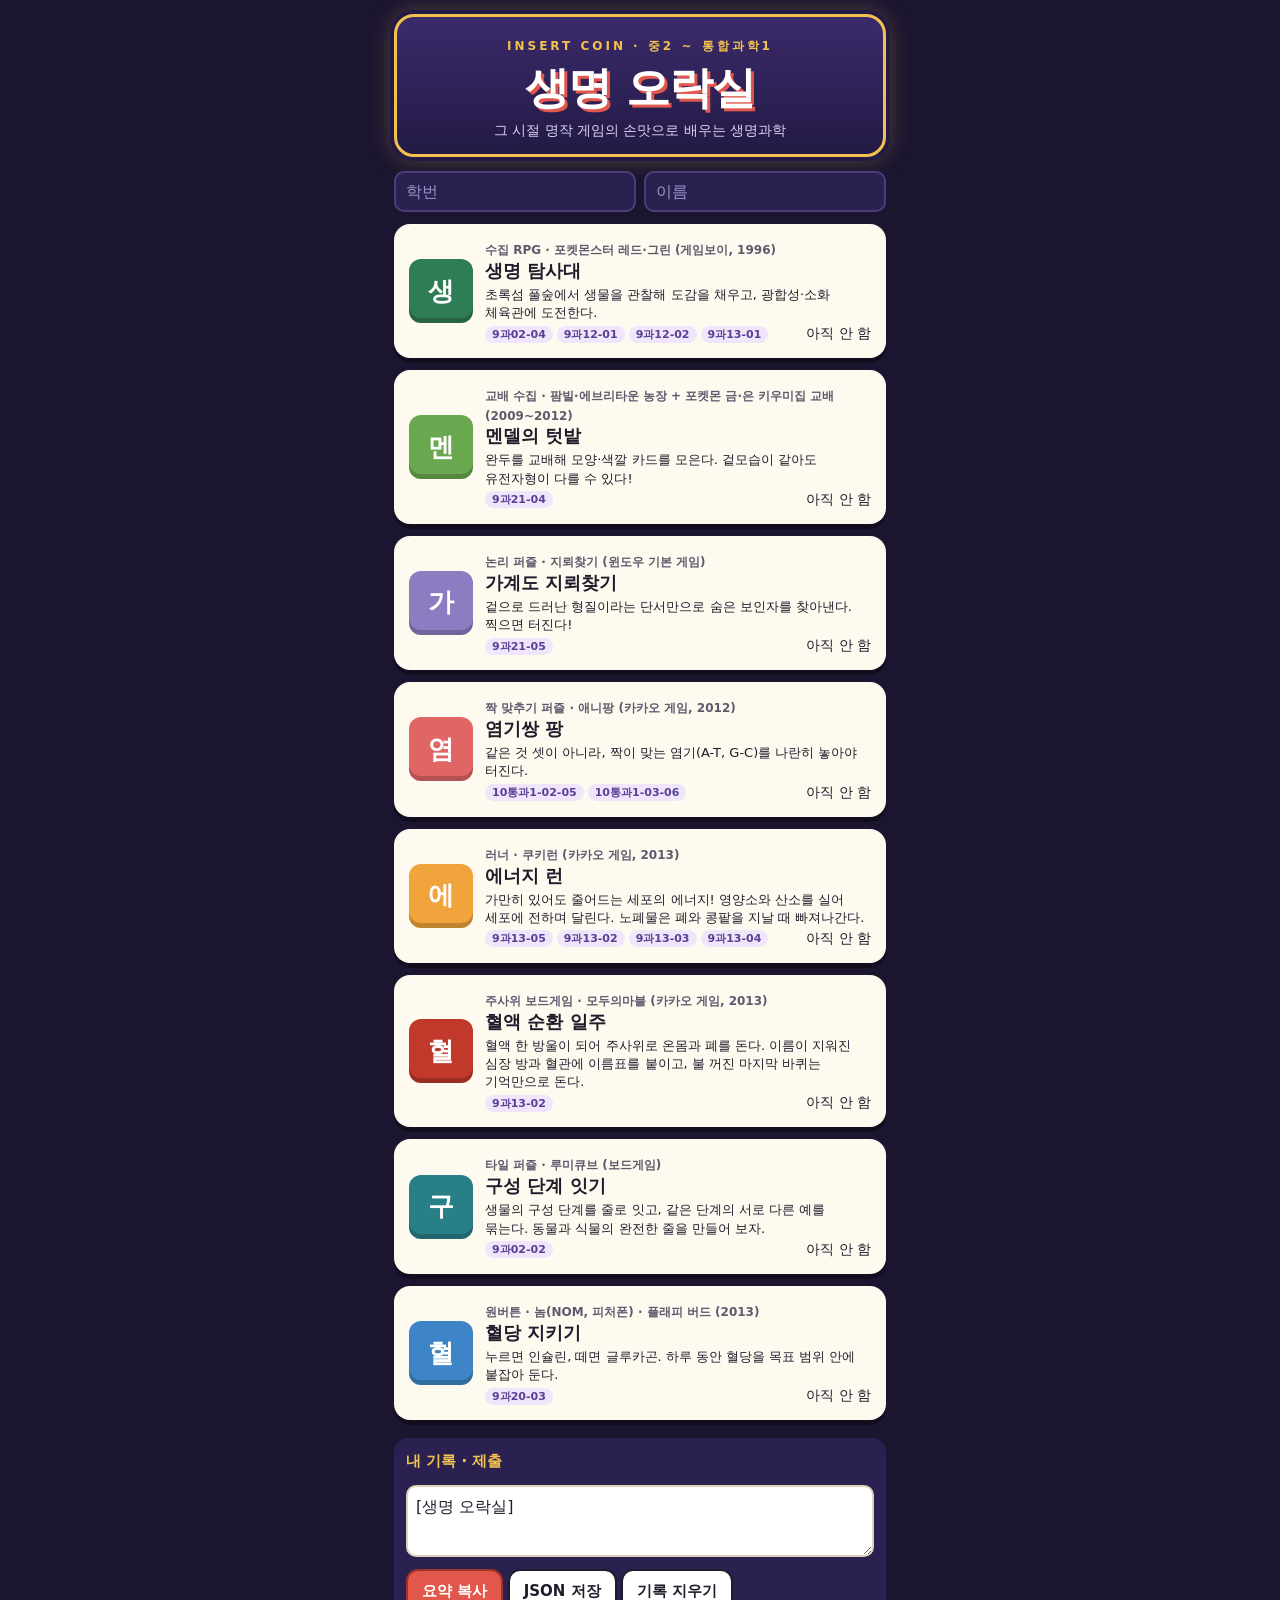
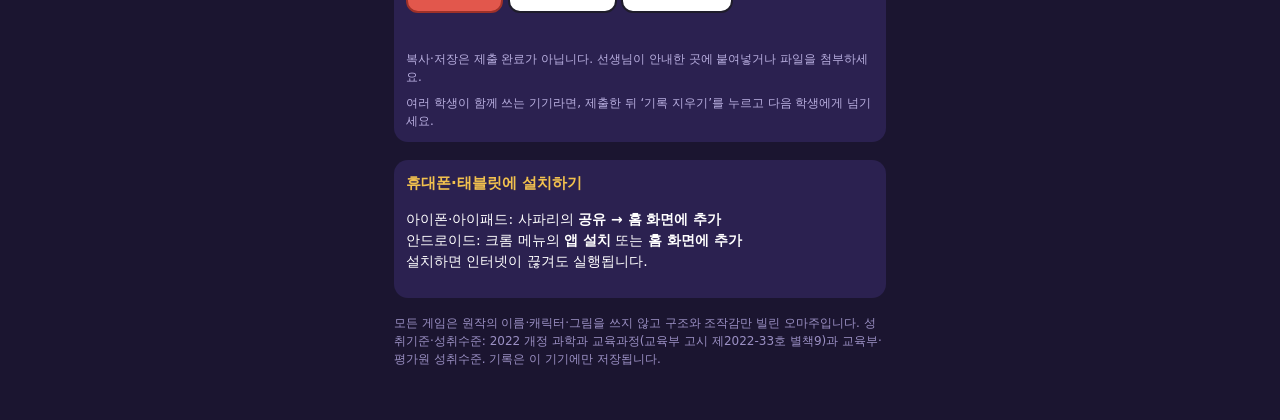
==== commit 6608f605: "허브·공통: 저장 결과 반환과 실패 안내, 도전 해금·개인 최고 조회, 점수판 데이터(T12) - shared/arcade.js   - save가 실패를 삼키지 않고 { ok, e" ====
--- a/index.html
+++ b/index.html
@@ -86,7 +86,11 @@
           const q = A.questBadges();
           return q ? `배지 ${q.got}/${q.total}` : '아직 안 함';
         }
-        return A.data().games[g.id]?.plays?.length ? `최고 ${A.stars(A.best(g.id))}` : '아직 안 함';
+        const progress = A.progress(g.id);
+        const completed = Object.keys(progress.levels).map(Number).filter(level => level >= 1 && progress.levels[level].cleared !== null);
+        const challenge = completed.length ? `도전 ${Math.max(...completed)} 완료` : '';
+        if (progress.levels[0]) return `최고 ${A.stars(A.best(g.id))}${challenge ? ' · ' + challenge : ''}`;
+        return challenge || (progress.total ? '도전 해 봄' : '아직 안 함');
       };
       const drawCabinets = () => { box.innerHTML = A.GAMES.map(g => `<a class="cab" href="${g.path}">
         <div class="screen" style="background:${g.color}">${g.title[0]}</div>
@@ -162,13 +166,23 @@
           }
           const r = d.games[g.id]; if (!r) return;
           // 서술 답은 마지막 판만이 아니라 쓴 판 모두를 판 번호와 함께 싣는다
-          const refl = r.plays.map((p, i) => p.reflection ? ` / 설명(${i + 1}판): ${p.reflection}` : '').join('');
-          lines.push(`${head}: 최고 ★${r.best}, ${r.plays.length}판${refl}`);
+          const plays = A.plays(g.id), progress = A.progress(g.id);
+          const refl = plays.map((p, i) => p.reflection ? ` / 설명(${i + 1}판): ${p.reflection}` : '').join('');
+          const levels = Object.keys(progress.levels).map(Number).sort((a, b) => a - b);
+          if (!levels.some(level => level >= 1)) {
+            lines.push(`${head}: 최고 ★${r.best}, ${plays.length}판${refl}`);
+            return;
+          }
+          const counts = levels.map(level => `${level === 0 ? '기본 판' : '도전 ' + level} ${progress.levels[level].plays}`).join('·');
+          const completed = levels.filter(level => level >= 1 && progress.levels[level].cleared !== null);
+          const challenge = completed.length ? `, 도전 ${Math.max(...completed)} 완료` : '';
+          lines.push(`${head}: ${progress.levels[0] ? '최고 ★' + r.best : '기본 판 안 함'}, ${plays.length}판(${counts})${challenge}${refl}`);
         });
         return lines.join('\n');
       }
       function render() { $('summary').value = summary(); }
       render();
+      if (!A.canSave()) $('msg').textContent = '이 브라우저에서는 기록을 저장할 수 없다. 선생님께 알려 주세요.';
       $('copy').onclick = async () => { try { await navigator.clipboard.writeText(summary()); $('msg').textContent = '복사했습니다.'; } catch { $('msg').textContent = '복사하지 못했습니다. 글상자를 길게 눌러 복사하세요.'; } };
       $('dl').onclick = () => {
         $('msg').textContent = '';
--- a/shared/arcade.css
+++ b/shared/arcade.css
@@ -70,3 +70,4 @@
 .toast.on { opacity: 1; }
 /* hidden 속성이 .btn·.row .btn의 display 규칙에 덮이지 않게 한다 */
 .btn[hidden], .row .btn[hidden] { display: none; }
+.save-warn { color: var(--bad); font-weight: 700; }
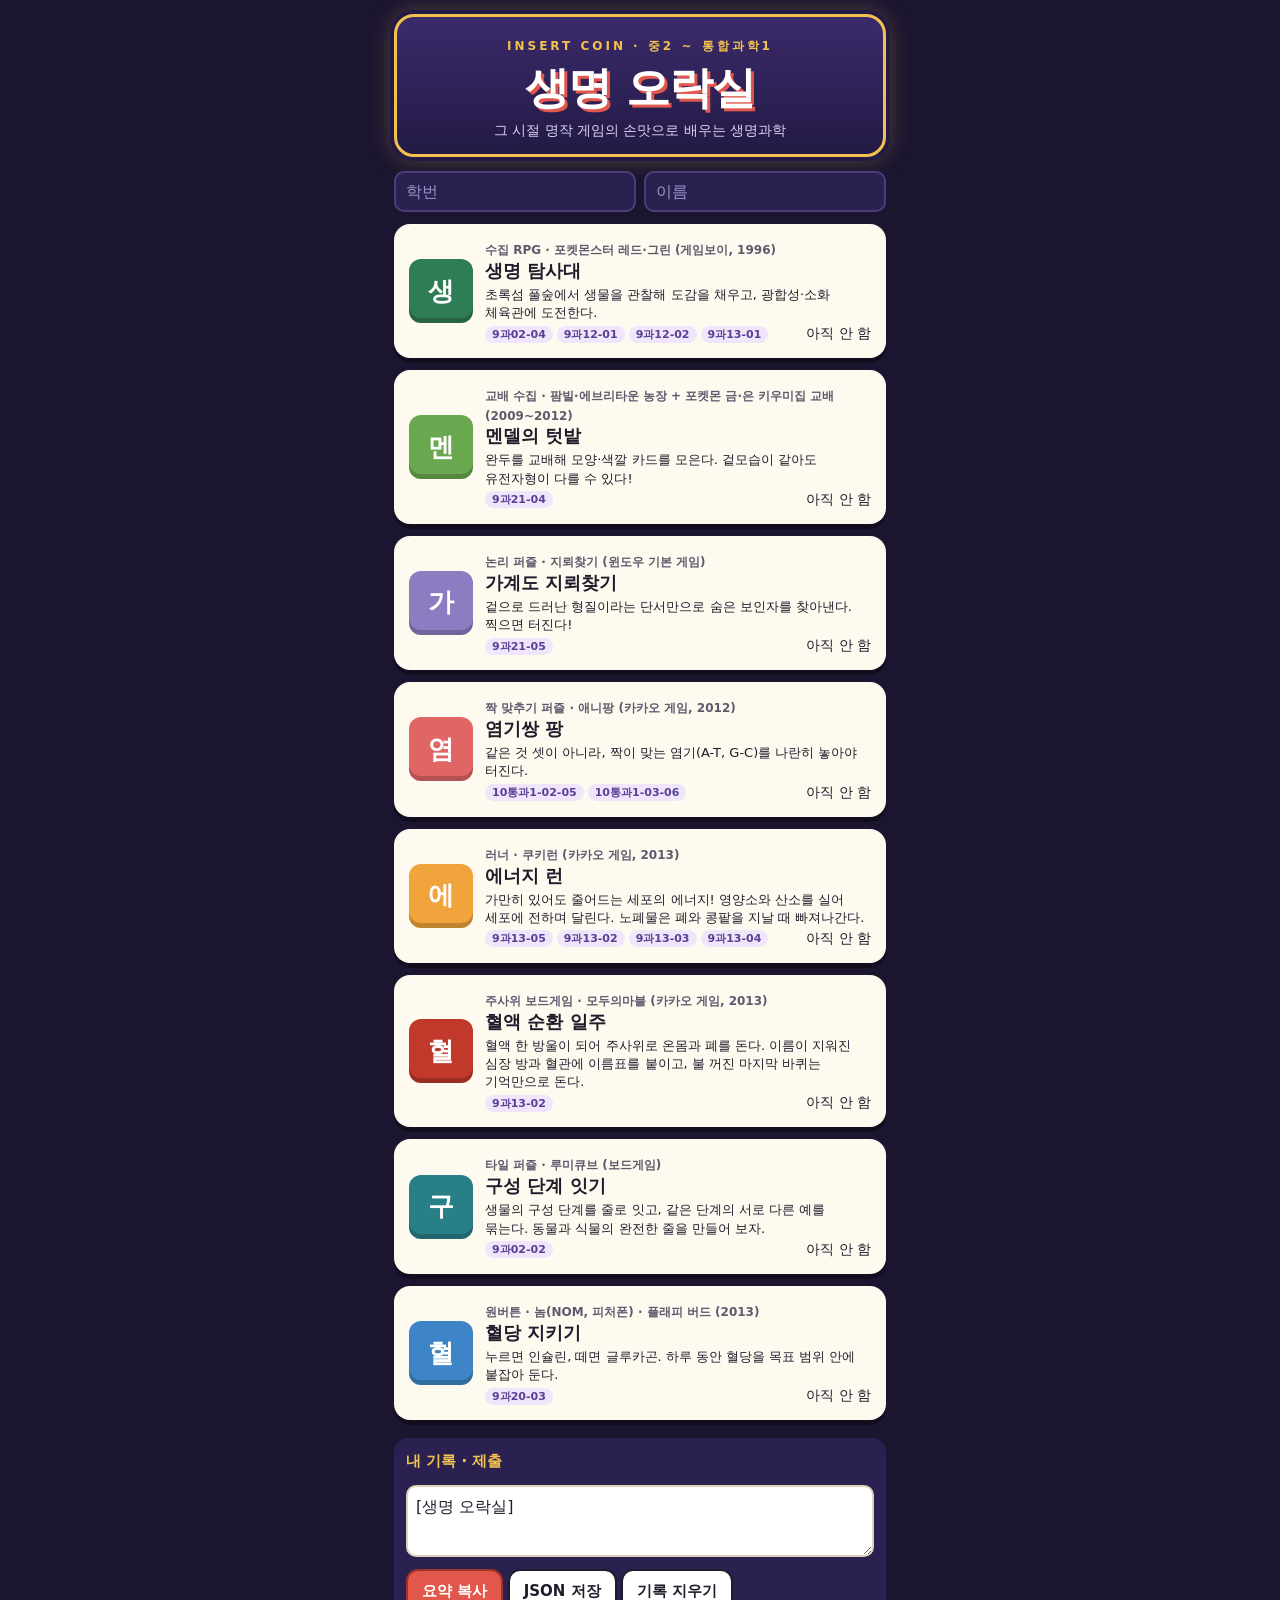
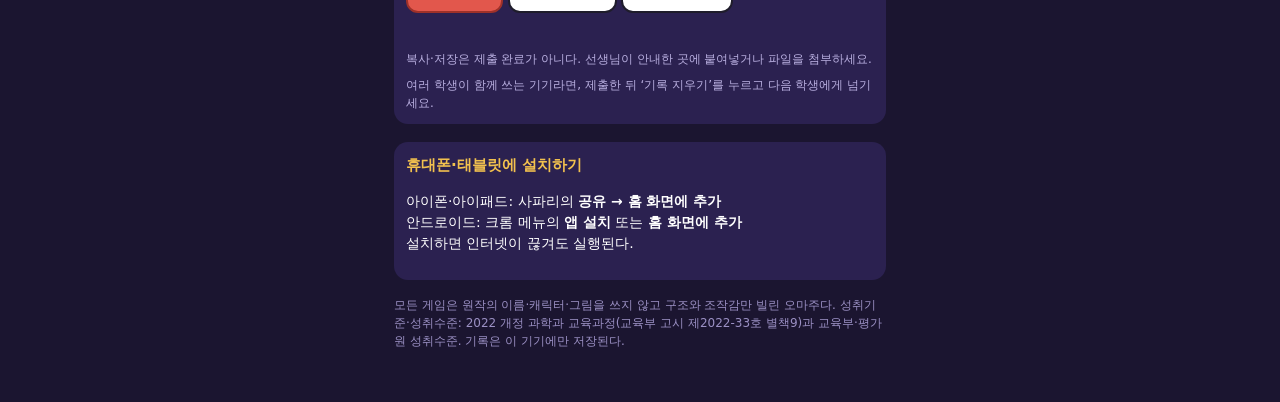
==== commit 6f1fa0ec: "허브·공통: 화면 문구를 해라체로 맞춤(학생에게 시키는 문장만 '-세요', D-059) - index.html: 제출 안내('제출 완료가 아니다'), 설치 안내, 바닥글, 상태 줄" ====
--- a/index.html
+++ b/index.html
@@ -63,16 +63,16 @@
       <button class="btn" id="dl">JSON 저장</button>
       <button class="btn" id="clear">기록 지우기</button>
       <p id="msg" role="status" aria-live="polite" aria-atomic="true"></p>
-      <p class="hint" id="submit-hint">복사·저장은 제출 완료가 아닙니다. 선생님이 안내한 곳에 붙여넣거나 파일을 첨부하세요.</p>
+      <p class="hint" id="submit-hint">복사·저장은 제출 완료가 아니다. 선생님이 안내한 곳에 붙여넣거나 파일을 첨부하세요.</p>
       <p class="hint">여러 학생이 함께 쓰는 기기라면, 제출한 뒤 ‘기록 지우기’를 누르고 다음 학생에게 넘기세요.</p>
     </section>
 
     <section class="panel-dark">
       <h3>휴대폰·태블릿에 설치하기</h3>
-      <p>아이폰·아이패드: 사파리의 <b>공유 → 홈 화면에 추가</b><br>안드로이드: 크롬 메뉴의 <b>앱 설치</b> 또는 <b>홈 화면에 추가</b><br>설치하면 인터넷이 끊겨도 실행됩니다.</p>
+      <p>아이폰·아이패드: 사파리의 <b>공유 → 홈 화면에 추가</b><br>안드로이드: 크롬 메뉴의 <b>앱 설치</b> 또는 <b>홈 화면에 추가</b><br>설치하면 인터넷이 끊겨도 실행된다.</p>
     </section>
 
-    <p class="foot">모든 게임은 원작의 이름·캐릭터·그림을 쓰지 않고 구조와 조작감만 빌린 오마주입니다. 성취기준·성취수준: 2022 개정 과학과 교육과정(교육부 고시 제2022-33호 별책9)과 교육부·평가원 성취수준. 기록은 이 기기에만 저장됩니다.</p>
+    <p class="foot">모든 게임은 원작의 이름·캐릭터·그림을 쓰지 않고 구조와 조작감만 빌린 오마주다. 성취기준·성취수준: 2022 개정 과학과 교육과정(교육부 고시 제2022-33호 별책9)과 교육부·평가원 성취수준. 기록은 이 기기에만 저장된다.</p>
   </main>
 
   <script src="shared/standards.js"></script>
@@ -128,7 +128,7 @@
         if (!ok) return;
         A.clearRecords(); owner = {};
         A.setStudent(typed());
-        drawCabinets(); $('msg').textContent = ' 앞 학생의 기록을 지웠습니다.';
+        drawCabinets(); $('msg').textContent = ' 앞 학생의 기록을 지웠다.';
       };
       const sync = e => {
         if (raw() !== last) { last = raw(); pressedOut = false; } // 조합을 끝내며 값 변화 없이 나는 input은 새 입력으로 보지 않는다
@@ -147,11 +147,11 @@
       });
       document.addEventListener('pointerdown', e => { if (e.target !== document.activeElement) pressedOut = true; }, true);
       $('clear').onclick = () => {
-        if (!confirm('이 기기에 저장된 학번·이름과 모든 게임 기록(생명 탐사대 저장 포함)을 지울까요?\n'
-          + '지운 기록은 되살릴 수 없어요. 아직 제출하지 않았다면 먼저 ‘요약 복사’나 ‘JSON 저장’을 하세요.')) return;
+        if (!confirm('이 기기에 저장된 학번·이름과 모든 게임 기록(생명 탐사대 저장 포함)을 지울까?\n'
+          + '지운 기록은 되살릴 수 없다. 아직 제출하지 않았다면 먼저 ‘요약 복사’나 ‘JSON 저장’을 하세요.')) return;
         A.clearRecords(); owner = {}; asked = false; answered = null; pressedOut = false;
         $('sid').value = ''; $('sname').value = '';
-        drawCabinets(); render(); $('msg').textContent = ' 기록을 지웠습니다.';
+        drawCabinets(); render(); $('msg').textContent = ' 기록을 지웠다.';
       };
 
       function summary() {
@@ -183,7 +183,7 @@
       function render() { $('summary').value = summary(); }
       render();
       if (!A.canSave()) $('msg').textContent = '이 브라우저에서는 기록을 저장할 수 없다. 선생님께 알려 주세요.';
-      $('copy').onclick = async () => { try { await navigator.clipboard.writeText(summary()); $('msg').textContent = '복사했습니다.'; } catch { $('msg').textContent = '복사하지 못했습니다. 글상자를 길게 눌러 복사하세요.'; } };
+      $('copy').onclick = async () => { try { await navigator.clipboard.writeText(summary()); $('msg').textContent = '복사했다.'; } catch { $('msg').textContent = '복사하지 못했다. 글상자를 길게 눌러 복사하세요.'; } };
       $('dl').onclick = () => {
         $('msg').textContent = '';
         let quest = null; try { quest = JSON.parse(localStorage.getItem('bioQuest.v1')); } catch {}
